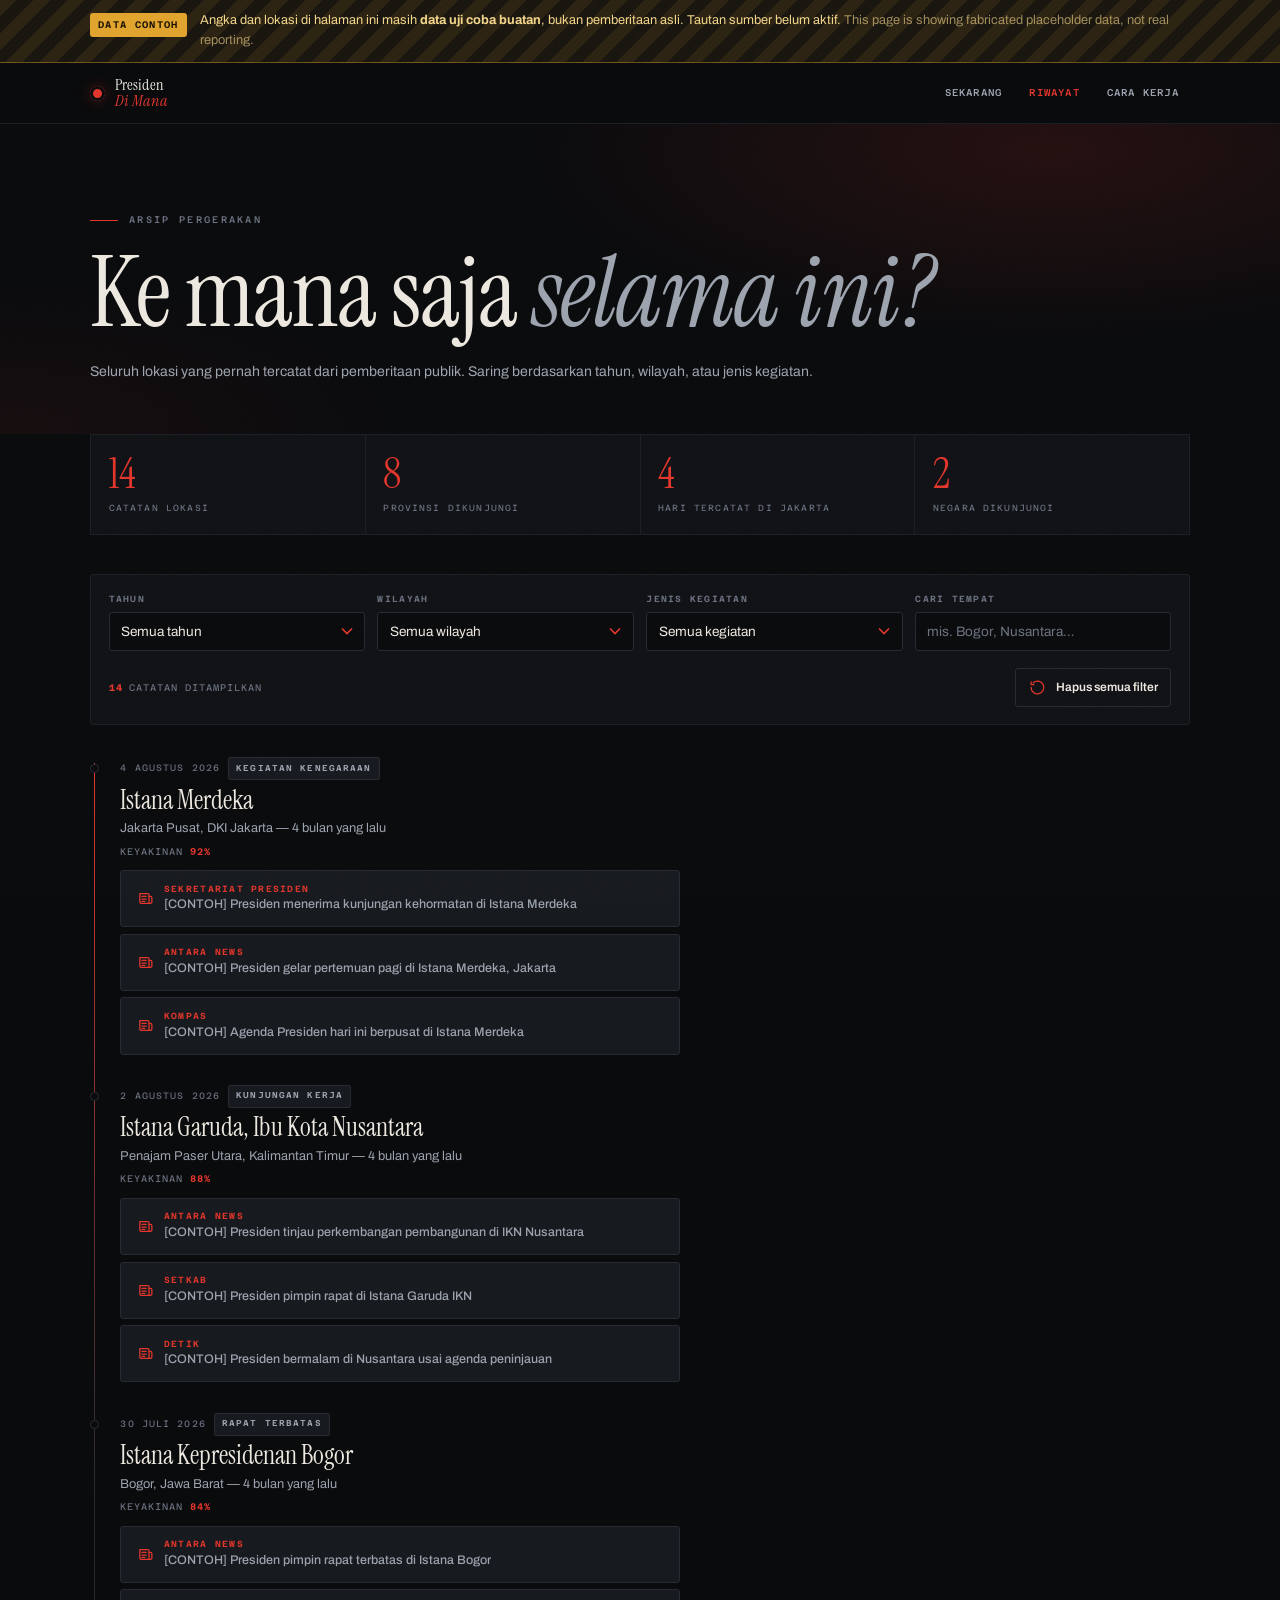
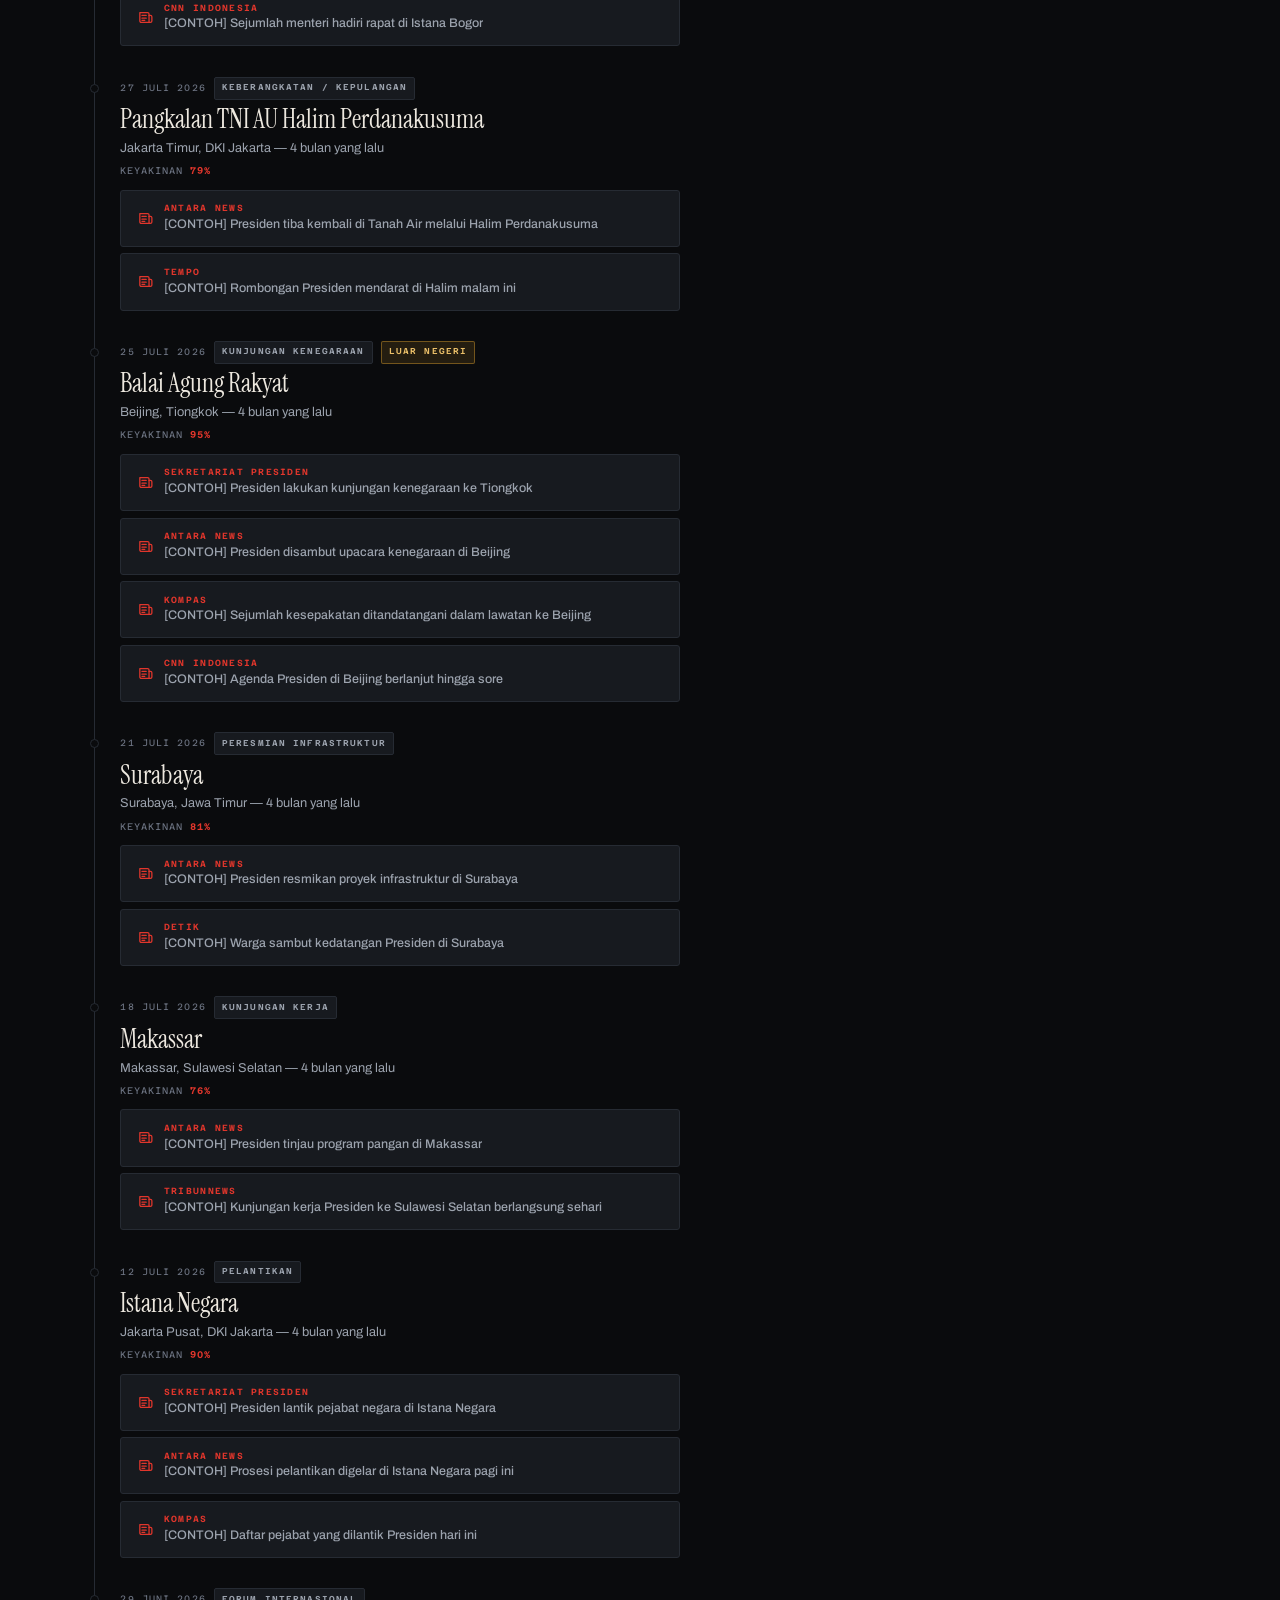
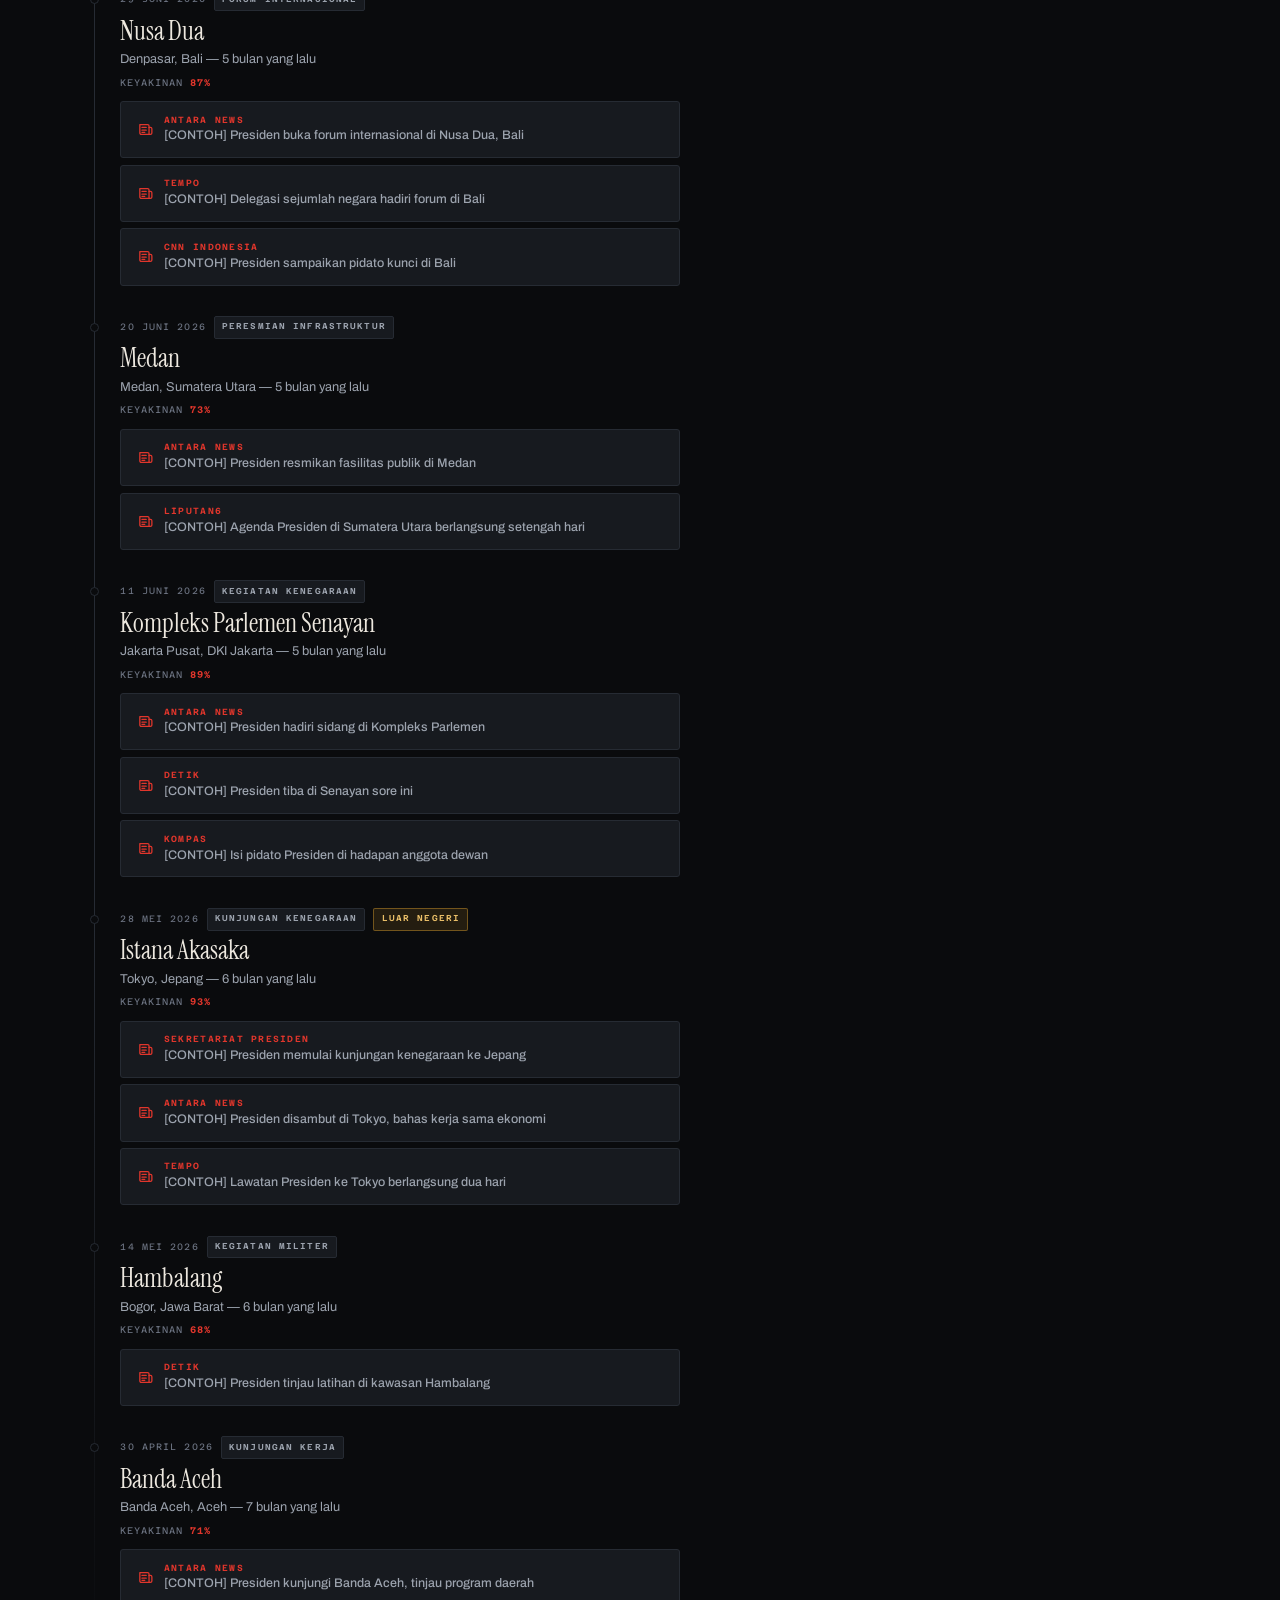
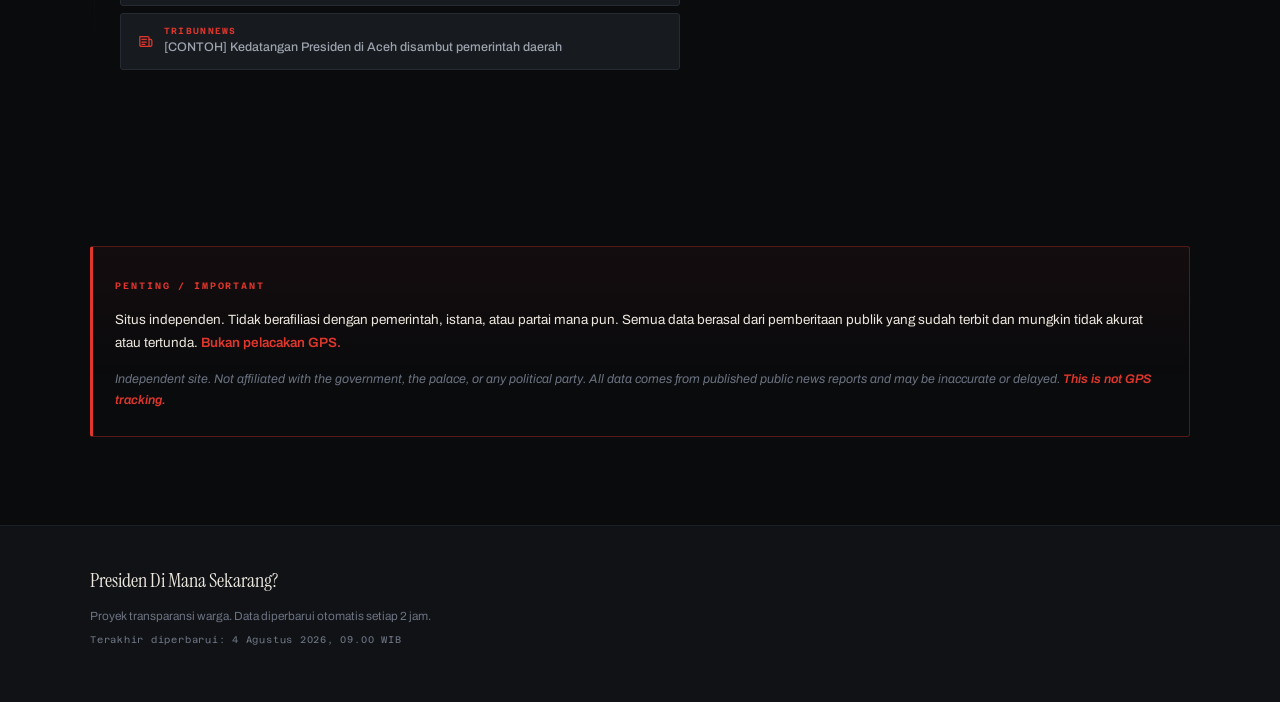
==== history.html @ 529a8c4f "Step 1: static prototype with sample data Plain HTML/CSS/JS — no build step, no framework, no server" ====
<!DOCTYPE html>
<html lang="id">
<head>
<meta charset="utf-8">
<meta name="viewport" content="width=device-width, initial-scale=1, viewport-fit=cover">
<title>Riwayat Lokasi — Presiden Di Mana Sekarang?</title>
<meta name="description" content="Riwayat lengkap lokasi Presiden Republik Indonesia berdasarkan pemberitaan publik.">
<meta name="theme-color" content="#0A0B0D">

<link rel="preconnect" href="https://fonts.googleapis.com">
<link rel="preconnect" href="https://fonts.gstatic.com" crossorigin>
<link href="https://fonts.googleapis.com/css2?family=Instrument+Serif:ital@0;1&family=Archivo:wght@400;500;600;700&family=Azeret+Mono:wght@400;500;600&display=swap" rel="stylesheet">
<link rel="stylesheet" href="assets/styles.css">
</head>
<body>

<div class="grain" aria-hidden="true"></div>

<div class="sample-banner" id="sampleBanner" hidden>
  <div class="wrap sample-banner__inner">
    <span class="sample-banner__tag">DATA CONTOH</span>
    <p>Angka dan lokasi di halaman ini masih <strong>data uji coba buatan</strong>, bukan pemberitaan asli.
       Tautan sumber belum aktif. <span class="en">This page is showing fabricated placeholder data, not real reporting.</span></p>
  </div>
</div>

<header class="masthead">
  <div class="wrap masthead__inner">
    <a class="wordmark" href="index.html">
      <span class="wordmark__mark" aria-hidden="true"></span>
      <span class="wordmark__text">Presiden<br><em>Di Mana</em></span>
    </a>
    <nav class="nav" aria-label="Navigasi utama">
      <a class="nav__link" href="index.html">Sekarang</a>
      <a class="nav__link is-current" href="history.html" aria-current="page">Riwayat</a>
      <a class="nav__link" href="index.html#cara-kerja">Cara Kerja</a>
    </nav>
  </div>
</header>

<main>

<section class="hero">
  <div class="wrap">
    <p class="hero__kicker">Arsip pergerakan</p>
    <h1 class="hero__q">Ke mana saja <em>selama ini?</em></h1>
    <p class="sectionhead__sub" style="margin-top:1.2rem">
      Seluruh lokasi yang pernah tercatat dari pemberitaan publik. Saring berdasarkan tahun,
      wilayah, atau jenis kegiatan.
    </p>
  </div>
</section>

<section class="section" style="padding-top:0">
  <div class="wrap">

    <div class="stats" id="stats"></div>

    <div class="filters">
      <div class="field">
        <label for="fTahun">Tahun</label>
        <select id="fTahun"><option value="">Semua tahun</option></select>
      </div>
      <div class="field">
        <label for="fWilayah">Wilayah</label>
        <select id="fWilayah"><option value="">Semua wilayah</option></select>
      </div>
      <div class="field">
        <label for="fJenis">Jenis kegiatan</label>
        <select id="fJenis"><option value="">Semua kegiatan</option></select>
      </div>
      <div class="field">
        <label for="fCari">Cari tempat</label>
        <input id="fCari" type="search" placeholder="mis. Bogor, Nusantara…" autocomplete="off">
      </div>

      <div class="filters__foot">
        <span class="filters__count"><b id="hitung">0</b> catatan ditampilkan</span>
        <button class="btn btn--ghost btn--sm" type="button" id="reset">
          <svg class="btn__i" viewBox="0 0 24 24" aria-hidden="true">
            <path d="M3 12a9 9 0 1 0 3-6.7M3 4v4h4"/>
          </svg>
          Hapus semua filter
        </button>
      </div>
    </div>

    <ol class="feed" id="feed">
      <li class="feed__loading">Memuat riwayat…</li>
    </ol>

  </div>
</section>

<section class="section">
  <div class="wrap">
    <div class="disclaimer">
      <span class="disclaimer__tag">Penting / Important</span>
      <p class="disclaimer__id" lang="id">
        Situs independen. Tidak berafiliasi dengan pemerintah, istana, atau partai mana pun.
        Semua data berasal dari pemberitaan publik yang sudah terbit dan mungkin tidak akurat
        atau tertunda. <strong>Bukan pelacakan GPS.</strong>
      </p>
      <p class="disclaimer__en" lang="en">
        Independent site. Not affiliated with the government, the palace, or any political party.
        All data comes from published public news reports and may be inaccurate or delayed.
        <strong>This is not GPS tracking.</strong>
      </p>
    </div>
  </div>
</section>

</main>

<footer class="foot">
  <div class="wrap foot__inner">
    <p class="foot__mark">Presiden Di Mana Sekarang?</p>
    <p class="foot__note">Proyek transparansi warga. Data diperbarui otomatis setiap 2 jam.</p>
    <p class="foot__note foot__note--dim">Terakhir diperbarui: <span id="footUpdated">—</span></p>
  </div>
</footer>

<script src="assets/util.js"></script>
<script src="assets/history.js"></script>
</body>
</html>
---- assets/styles.css ----
/* =========================================================================
   Presiden Di Mana Sekarang? — stylesheet
   Aesthetic: newswire monitoring terminal. Editorial serif + mono readouts,
   near-black ground, single red signal accent.
   ========================================================================= */

:root {
  /* ground */
  --ink:       #0A0B0D;
  --ink-2:     #101216;
  --ink-3:     #171A1F;
  --ink-4:     #1E222A;
  --line:      #262B33;
  --line-soft: #1B1F26;

  /* type */
  --bone:      #EDE8DF;
  --bone-dim:  #9CA3AE;
  --muted:     #6B7280;

  /* signal */
  --merah:      #E1362C;
  --merah-deep: #A9231B;
  --merah-glow: rgba(225, 54, 44, .28);
  --amber:      #E0A32E;

  --serif: "Instrument Serif", Georgia, serif;
  --sans:  "Archivo", -apple-system, sans-serif;
  --mono:  "Azeret Mono", ui-monospace, monospace;

  --wrap: 1180px;
  --pad: clamp(1.15rem, 4vw, 2.5rem);
  --r: 3px;
}

*, *::before, *::after { box-sizing: border-box; }

html { -webkit-text-size-adjust: 100%; scroll-behavior: smooth; }

body {
  margin: 0;
  background: var(--ink);
  color: var(--bone);
  font-family: var(--sans);
  font-size: 16px;
  line-height: 1.6;
  -webkit-font-smoothing: antialiased;
  overflow-x: hidden;
}

img, svg { max-width: 100%; }
a { color: inherit; }

.wrap {
  width: 100%;
  max-width: var(--wrap);
  margin-inline: auto;
  padding-inline: var(--pad);
}

.mono { font-family: var(--mono); font-variant-numeric: tabular-nums; }

/* --- film grain overlay ------------------------------------------------- */
.grain {
  position: fixed; inset: 0; z-index: 9999; pointer-events: none;
  opacity: .035; mix-blend-mode: overlay;
  background-image: url("data:image/svg+xml,%3Csvg xmlns='http://www.w3.org/2000/svg' width='160' height='160'%3E%3Cfilter id='n'%3E%3CfeTurbulence type='fractalNoise' baseFrequency='.85' numOctaves='3'/%3E%3C/filter%3E%3Crect width='160' height='160' filter='url(%23n)'/%3E%3C/svg%3E");
}

/* =========================================================================
   SAMPLE DATA BANNER
   ========================================================================= */
.sample-banner {
  background: repeating-linear-gradient(135deg,
    rgba(224,163,46,.16) 0 12px, rgba(224,163,46,.07) 12px 24px);
  border-bottom: 1px solid rgba(224,163,46,.42);
  color: #F3D58A;
}
.sample-banner[hidden] { display: none; }
.sample-banner__inner {
  display: flex; gap: .85rem; align-items: flex-start;
  padding-block: .7rem;
}
.sample-banner__tag {
  flex: none;
  font-family: var(--mono); font-size: .6rem; font-weight: 600;
  letter-spacing: .14em;
  background: var(--amber); color: #1A1204;
  padding: .28rem .5rem; border-radius: var(--r);
  margin-top: .1rem;
}
.sample-banner p { margin: 0; font-size: .8rem; line-height: 1.55; }
.sample-banner .en { color: rgba(243,213,138,.62); }

/* =========================================================================
   STATUS RAIL
   ========================================================================= */
.statusrail {
  background: var(--ink-2);
  border-bottom: 1px solid var(--line-soft);
}
.statusrail__inner {
  display: flex; flex-wrap: wrap; align-items: center; gap: .55rem;
  padding-block: .55rem;
  font-family: var(--mono); font-size: .58rem; font-weight: 500;
  letter-spacing: .13em; text-transform: uppercase;
  color: var(--muted);
}
.statusrail b { color: var(--bone-dim); font-weight: 500; }
.statusrail__sep { color: var(--line); }
.statusrail__live { display: inline-flex; align-items: center; gap: .45rem; color: var(--merah); }

.beacon-dot {
  width: 6px; height: 6px; border-radius: 50%;
  background: var(--merah); flex: none;
  box-shadow: 0 0 0 0 var(--merah-glow);
  animation: pulse 2.4s ease-out infinite;
}
@keyframes pulse {
  0%   { box-shadow: 0 0 0 0 var(--merah-glow); }
  70%  { box-shadow: 0 0 0 7px rgba(225,54,44,0); }
  100% { box-shadow: 0 0 0 0 rgba(225,54,44,0); }
}

/* =========================================================================
   MASTHEAD
   ========================================================================= */
.masthead {
  border-bottom: 1px solid var(--line-soft);
  background: rgba(10,11,13,.86);
  backdrop-filter: blur(14px);
  position: sticky; top: 0; z-index: 900;
}
.masthead__inner {
  display: flex; align-items: center; justify-content: space-between;
  gap: 1rem; padding-block: .85rem;
}

.wordmark { display: inline-flex; align-items: center; gap: .6rem; text-decoration: none; }
.wordmark__mark {
  width: 15px; height: 15px; flex: none; border-radius: 50%;
  background: var(--merah);
  box-shadow: 0 0 14px var(--merah-glow), inset 0 0 0 3px var(--ink);
}
.wordmark__text {
  font-family: var(--serif); font-size: 1.02rem; line-height: 1.02;
  letter-spacing: .01em;
}
.wordmark__text em { font-style: italic; color: var(--merah); }

.nav { display: flex; gap: .3rem; }
.nav__link {
  font-family: var(--mono); font-size: .62rem; font-weight: 500;
  letter-spacing: .12em; text-transform: uppercase;
  text-decoration: none; color: var(--bone-dim);
  padding: .5rem .7rem; border-radius: var(--r);
  transition: color .18s, background .18s;
}
.nav__link:hover { color: var(--bone); background: var(--ink-3); }
.nav__link.is-current { color: var(--merah); }

/* =========================================================================
   HERO
   ========================================================================= */
.hero {
  padding-block: clamp(2.6rem, 8vw, 5.5rem) clamp(2rem, 5vw, 3.2rem);
  position: relative;
}
.hero::after {
  content: ""; position: absolute; inset: 0; pointer-events: none; z-index: -1;
  background:
    radial-gradient(60% 90% at 82% 8%, rgba(225,54,44,.13), transparent 68%),
    radial-gradient(45% 70% at 0% 100%, rgba(225,54,44,.06), transparent 70%);
}

.hero__kicker {
  margin: 0 0 1.1rem;
  font-family: var(--mono); font-size: .6rem; font-weight: 500;
  letter-spacing: .24em; text-transform: uppercase; color: var(--muted);
}
.hero__kicker::before {
  content: ""; display: inline-block; width: 28px; height: 1px;
  background: var(--merah); vertical-align: middle; margin-right: .7rem;
}

.hero__q {
  margin: 0;
  font-family: var(--serif); font-weight: 400;
  font-size: clamp(2.6rem, 9.5vw, 6.2rem);
  line-height: .96; letter-spacing: -.015em;
  text-wrap: balance;
}
.hero__q em { font-style: italic; color: var(--bone-dim); }

.hero__answer {
  margin-top: clamp(1.8rem, 4vw, 2.6rem);
  padding-left: clamp(.9rem, 2vw, 1.4rem);
  border-left: 2px solid var(--merah);
  animation: rise .7s .1s cubic-bezier(.2,.7,.3,1) both;
}
.hero__label {
  margin: 0 0 .35rem;
  font-size: .78rem; letter-spacing: .02em; color: var(--muted);
}
.hero__place {
  margin: 0;
  font-family: var(--serif); font-weight: 400;
  font-size: clamp(1.85rem, 6.5vw, 3.6rem);
  line-height: 1.04; letter-spacing: -.01em;
  color: var(--merah);
  text-wrap: balance;
}
.hero__meta {
  margin: .55rem 0 0;
  font-family: var(--mono); font-size: .66rem;
  letter-spacing: .1em; text-transform: uppercase; color: var(--bone-dim);
  display: flex; flex-wrap: wrap; align-items: center; gap: .55rem;
}
.dot { width: 3px; height: 3px; border-radius: 50%; background: var(--line); flex: none; }

@keyframes rise {
  from { opacity: 0; transform: translateY(14px); }
  to   { opacity: 1; transform: none; }
}

/* =========================================================================
   MAP + NOW CARD
   ========================================================================= */
.monitor { position: relative; border-block: 1px solid var(--line-soft); }

#map {
  height: clamp(380px, 62vh, 640px);
  width: 100%;
  background: var(--ink-2);
  z-index: 1;
}
.monitor__fade {
  position: absolute; inset: auto 0 0 0; height: 90px; z-index: 400;
  background: linear-gradient(to top, rgba(10,11,13,.92), transparent);
  pointer-events: none;
}

/* Leaflet skin */
.leaflet-container { background: #0D0F13; font-family: var(--sans); }
.leaflet-control-zoom a {
  background: var(--ink-2) !important; color: var(--bone) !important;
  border-color: var(--line) !important; font-weight: 400;
}
.leaflet-control-zoom a:hover { background: var(--ink-4) !important; }
.leaflet-control-attribution {
  background: rgba(10,11,13,.8) !important; color: var(--muted) !important;
  font-family: var(--mono) !important; font-size: 9px !important;
}
.leaflet-control-attribution a { color: var(--bone-dim) !important; }

.leaflet-popup-content-wrapper {
  background: var(--ink-2); color: var(--bone);
  border: 1px solid var(--line); border-radius: var(--r);
  box-shadow: 0 18px 40px rgba(0,0,0,.6);
}
.leaflet-popup-tip { background: var(--ink-2); border: 1px solid var(--line); }
.leaflet-popup-content { margin: .75rem .9rem; font-size: .8rem; line-height: 1.5; }
.leaflet-popup-content b { font-family: var(--serif); font-size: 1.05rem; font-weight: 400; }
.leaflet-popup-content span {
  display: block; margin-top: .2rem;
  font-family: var(--mono); font-size: .6rem;
  letter-spacing: .1em; text-transform: uppercase; color: var(--muted);
}
.leaflet-container a.leaflet-popup-close-button { color: var(--muted); }

/* markers */
.beacon { position: relative; }
.beacon__core {
  position: absolute; inset: 0; margin: auto;
  width: 13px; height: 13px; border-radius: 50%;
  background: var(--merah);
  border: 2px solid #FFF3F2;
  box-shadow: 0 0 16px var(--merah);
}
.beacon__ring {
  position: absolute; inset: 0; margin: auto;
  width: 13px; height: 13px; border-radius: 50%;
  border: 1.5px solid var(--merah);
  animation: ripple 2.6s cubic-bezier(.2,.6,.4,1) infinite;
}
.beacon__ring--2 { animation-delay: 1.3s; }
@keyframes ripple {
  0%   { transform: scale(1); opacity: .85; }
  100% { transform: scale(4.2); opacity: 0; }
}
.pastpin {
  width: 9px; height: 9px; border-radius: 50%;
  background: rgba(225,54,44,.32);
  border: 1px solid rgba(225,54,44,.75);
}

/* the card */
.nowcard {
  position: relative; z-index: 500;
  margin: -3.4rem var(--pad) 0;
  padding: 1.35rem 1.3rem 1.45rem;
  background: rgba(16,18,22,.93);
  backdrop-filter: blur(18px) saturate(130%);
  border: 1px solid var(--line);
  border-top: 2px solid var(--merah);
  border-radius: var(--r);
  box-shadow: 0 28px 70px rgba(0,0,0,.68);
}

.nowcard__head {
  display: flex; align-items: baseline; justify-content: space-between;
  gap: .8rem; margin-bottom: .9rem;
  padding-bottom: .7rem; border-bottom: 1px solid var(--line-soft);
}
.nowcard__eyebrow {
  font-family: var(--mono); font-size: .58rem; font-weight: 600;
  letter-spacing: .2em; text-transform: uppercase; color: var(--merah);
}
.nowcard__stamp {
  font-family: var(--mono); font-size: .58rem;
  letter-spacing: .1em; text-transform: uppercase; color: var(--muted);
  text-align: right;
}

.nowcard__place {
  margin: 0;
  font-family: var(--serif); font-weight: 400;
  font-size: clamp(1.6rem, 5vw, 2.15rem); line-height: 1.06;
  letter-spacing: -.01em;
}
.nowcard__region {
  margin: .3rem 0 1.1rem;
  font-size: .82rem; color: var(--bone-dim);
}

.readout { list-style: none; margin: 0 0 1.15rem; padding: 0; }
.readout__row {
  display: flex; align-items: baseline; justify-content: space-between;
  gap: 1rem; padding: .5rem 0;
  border-bottom: 1px dashed var(--line-soft);
}
.readout__row:first-child { border-top: 1px dashed var(--line-soft); }
.readout__k {
  font-family: var(--mono); font-size: .58rem;
  letter-spacing: .12em; text-transform: uppercase; color: var(--muted);
  flex: none;
}
.readout__v { font-size: .82rem; text-align: right; color: var(--bone); }
.readout__v.mono { font-size: .7rem; color: var(--bone-dim); }

/* confidence readout */
.conf { margin-bottom: 1.15rem; }
.conf__top { display: flex; align-items: baseline; justify-content: space-between; margin-bottom: .5rem; }
.conf__label {
  font-family: var(--mono); font-size: .58rem;
  letter-spacing: .12em; text-transform: uppercase; color: var(--muted);
}
.conf__num {
  font-family: var(--serif); font-size: 1.5rem; line-height: 1;
  color: var(--merah);
}
.conf__bars { display: flex; gap: 3px; height: 7px; }
.conf__seg {
  flex: 1; border-radius: 1px;
  background: var(--ink-4);
  transition: background .4s ease, box-shadow .4s ease;
}
.conf__seg.is-on {
  background: var(--merah);
  box-shadow: 0 0 9px var(--merah-glow);
}
.conf__note {
  margin: .5rem 0 0;
  font-size: .72rem; color: var(--muted);
}

.nowcard__disclaimer {
  margin: 0 0 1.1rem; padding: .65rem .75rem;
  background: rgba(225,54,44,.06);
  border-left: 2px solid rgba(225,54,44,.5);
  font-size: .71rem; line-height: 1.55; color: var(--bone-dim);
}
.nowcard__disclaimer strong { color: var(--bone); }

.nowcard__sources { display: grid; gap: .5rem; }

/* =========================================================================
   BUTTONS  (large, always labelled, never bare icons)
   ========================================================================= */
.btn {
  display: inline-flex; align-items: center; gap: .6rem;
  padding: .78rem 1rem;
  font-family: var(--sans); font-size: .82rem; font-weight: 600;
  line-height: 1.25; text-align: left; text-decoration: none;
  border: 1px solid var(--line); border-radius: var(--r);
  background: var(--ink-3); color: var(--bone);
  cursor: pointer;
  transition: background .18s, border-color .18s, transform .18s;
}
.btn:hover { background: var(--ink-4); border-color: var(--merah); transform: translateY(-1px); }
.btn:focus-visible { outline: 2px solid var(--merah); outline-offset: 2px; }

.btn__i {
  width: 17px; height: 17px; flex: none;
  fill: none; stroke: var(--merah); stroke-width: 1.8;
  stroke-linecap: round; stroke-linejoin: round;
}
.btn__body { display: grid; gap: .1rem; min-width: 0; }
.btn__outlet {
  font-family: var(--mono); font-size: .56rem; font-weight: 600;
  letter-spacing: .14em; text-transform: uppercase; color: var(--merah);
}
.btn__title {
  font-weight: 500; font-size: .78rem; color: var(--bone-dim); line-height: 1.4;
  display: -webkit-box; -webkit-line-clamp: 2; -webkit-box-orient: vertical;
  overflow: hidden;
}
.btn--source { width: 100%; }
.btn--wide { width: 100%; justify-content: center; margin-top: 1.6rem; }
.btn--ghost { background: transparent; }
.btn--sm { padding: .6rem .8rem; font-size: .75rem; }

/* =========================================================================
   SECTIONS
   ========================================================================= */
.section { padding-block: clamp(3rem, 8vw, 5.5rem); }
.section--alt { background: var(--ink-2); border-block: 1px solid var(--line-soft); }

.sectionhead { margin-bottom: clamp(1.8rem, 4vw, 2.8rem); max-width: 46ch; }
.sectionhead__num {
  display: block; margin-bottom: .5rem;
  font-family: var(--mono); font-size: .6rem; font-weight: 600;
  letter-spacing: .2em; color: var(--merah);
}
.sectionhead__title {
  margin: 0;
  font-family: var(--serif); font-weight: 400;
  font-size: clamp(1.9rem, 5.5vw, 3rem); line-height: 1.04;
  letter-spacing: -.012em;
}
.sectionhead__sub {
  margin: .7rem 0 0;
  font-size: .88rem; color: var(--bone-dim); line-height: 1.65;
}

/* =========================================================================
   FEED
   ========================================================================= */
.feed { list-style: none; margin: 0; padding: 0; position: relative; }
.feed::before {
  content: ""; position: absolute; top: 6px; bottom: 6px; left: 4px;
  width: 1px; background: linear-gradient(to bottom, var(--merah), var(--line) 18%, var(--line) 82%, transparent);
}
.feed__loading { color: var(--muted); font-size: .85rem; padding-left: 1.9rem; }

.entry { position: relative; padding: 0 0 1.9rem 1.9rem; }
.entry:last-child { padding-bottom: 0; }
.entry::before {
  content: ""; position: absolute; left: 0; top: 7px;
  width: 9px; height: 9px; border-radius: 50%;
  background: var(--ink); border: 1px solid var(--line);
}
.entry--now::before {
  background: var(--merah); border-color: var(--merah);
  box-shadow: 0 0 0 4px rgba(225,54,44,.16);
}

.entry__top {
  display: flex; flex-wrap: wrap; align-items: center; gap: .5rem;
  margin-bottom: .35rem;
}
.entry__ago {
  font-family: var(--mono); font-size: .58rem;
  letter-spacing: .12em; text-transform: uppercase; color: var(--muted);
}
.chip {
  font-family: var(--mono); font-size: .54rem; font-weight: 600;
  letter-spacing: .13em; text-transform: uppercase;
  padding: .22rem .45rem; border-radius: 2px;
  background: var(--ink-3); border: 1px solid var(--line); color: var(--bone-dim);
}
.chip--now { background: rgba(225,54,44,.14); border-color: rgba(225,54,44,.5); color: #FF8A82; }
.chip--luar { background: rgba(224,163,46,.12); border-color: rgba(224,163,46,.42); color: #E9BE68; }

.entry__place {
  margin: 0;
  font-family: var(--serif); font-weight: 400;
  font-size: clamp(1.25rem, 3.6vw, 1.65rem); line-height: 1.12;
}
.entry__region { margin: .2rem 0 .3rem; font-size: .8rem; color: var(--bone-dim); }
.entry__conf { margin: 0 0 .7rem; font-family: var(--mono); font-size: .6rem; letter-spacing: .1em; color: var(--muted); }
.entry__conf b { color: var(--merah); font-weight: 600; }
.entry__sources { display: grid; gap: .4rem; max-width: 560px; }

/* =========================================================================
   STEPS
   ========================================================================= */
.steps {
  list-style: none; margin: 0; padding: 0;
  display: grid; gap: 1px; background: var(--line-soft);
  border: 1px solid var(--line-soft);
}
.steps__item { background: var(--ink-2); padding: 1.5rem 1.3rem; }
.steps__n {
  display: block; margin-bottom: .8rem;
  font-family: var(--serif); font-size: 2.2rem; line-height: 1;
  color: var(--merah); opacity: .85;
}
.steps__item h3 {
  margin: 0 0 .45rem;
  font-size: .95rem; font-weight: 600; letter-spacing: -.005em;
}
.steps__item p { margin: 0; font-size: .82rem; line-height: 1.65; color: var(--bone-dim); }

/* =========================================================================
   DISCLAIMER
   ========================================================================= */
.disclaimer {
  padding: 1.5rem 1.4rem;
  border: 1px solid rgba(225,54,44,.34);
  border-left: 3px solid var(--merah);
  border-radius: var(--r);
  background: linear-gradient(180deg, rgba(225,54,44,.05), transparent 70%);
}
.disclaimer__tag {
  display: inline-block; margin-bottom: .9rem;
  font-family: var(--mono); font-size: .58rem; font-weight: 600;
  letter-spacing: .2em; text-transform: uppercase; color: var(--merah);
}
.disclaimer p { margin: 0 0 .9rem; font-size: .84rem; line-height: 1.72; }
.disclaimer p:last-child { margin-bottom: 0; }
.disclaimer__id { color: var(--bone); }
.disclaimer__en { color: var(--muted); font-size: .78rem !important; font-style: italic; }
.disclaimer strong { color: var(--merah); font-weight: 600; }

/* =========================================================================
   FOOTER
   ========================================================================= */
.foot { border-top: 1px solid var(--line-soft); background: var(--ink-2); padding-block: 2.4rem 3rem; }
.foot__mark {
  margin: 0 0 .7rem;
  font-family: var(--serif); font-size: 1.25rem;
}
.foot__note { margin: 0 0 .35rem; font-size: .74rem; color: var(--muted); line-height: 1.65; }
.foot__note--dim { font-family: var(--mono); font-size: .6rem; letter-spacing: .08em; }
.foot__note a { color: var(--bone-dim); text-decoration-color: var(--line); }
.foot__note a:hover { color: var(--merah); }

/* =========================================================================
   HISTORY PAGE
   ========================================================================= */
.stats {
  display: grid; gap: 1px; background: var(--line-soft);
  border: 1px solid var(--line-soft); margin-bottom: 2.4rem;
  grid-template-columns: repeat(2, 1fr);
}
.stat { background: var(--ink-2); padding: 1.15rem 1.1rem; }
.stat__n {
  display: block;
  font-family: var(--serif); font-size: clamp(1.9rem, 6vw, 2.6rem); line-height: 1;
  color: var(--bone);
}
.stat__n em { font-style: normal; color: var(--merah); }
.stat__k {
  display: block; margin-top: .45rem;
  font-family: var(--mono); font-size: .56rem;
  letter-spacing: .13em; text-transform: uppercase; color: var(--muted);
  line-height: 1.5;
}

.filters {
  display: grid; gap: .8rem; margin-bottom: 2rem;
  padding: 1.1rem; background: var(--ink-2);
  border: 1px solid var(--line-soft); border-radius: var(--r);
}
.field { display: grid; gap: .35rem; }
.field label {
  font-family: var(--mono); font-size: .56rem; font-weight: 600;
  letter-spacing: .14em; text-transform: uppercase; color: var(--muted);
}
.field select, .field input {
  width: 100%; padding: .68rem .7rem;
  font-family: var(--sans); font-size: .85rem;
  background: var(--ink); color: var(--bone);
  border: 1px solid var(--line); border-radius: var(--r);
  appearance: none;
}
.field select {
  background-image: url("data:image/svg+xml,%3Csvg xmlns='http://www.w3.org/2000/svg' width='12' height='8' fill='none' stroke='%23E1362C' stroke-width='1.7'%3E%3Cpath d='M1 1.5 6 6.5l5-5'/%3E%3C/svg%3E");
  background-repeat: no-repeat; background-position: right .7rem center;
  padding-right: 2rem;
}
.field select:focus, .field input:focus { outline: none; border-color: var(--merah); }
.field input::placeholder { color: var(--muted); }

.filters__foot {
  display: flex; flex-wrap: wrap; align-items: center; justify-content: space-between;
  gap: .8rem; padding-top: .3rem;
}
.filters__count {
  font-family: var(--mono); font-size: .6rem;
  letter-spacing: .1em; text-transform: uppercase; color: var(--muted);
}
.filters__count b { color: var(--merah); }

.empty {
  padding: 3rem 1rem; text-align: center;
  color: var(--muted); font-size: .88rem;
  border: 1px dashed var(--line); border-radius: var(--r);
}

/* =========================================================================
   RESPONSIVE
   ========================================================================= */
@media (min-width: 640px) {
  .steps { grid-template-columns: repeat(2, 1fr); }
  .stats { grid-template-columns: repeat(4, 1fr); }
  .filters { grid-template-columns: repeat(2, 1fr); align-items: end; }
  .filters__foot { grid-column: 1 / -1; }
}

@media (min-width: 900px) {
  .steps { grid-template-columns: repeat(4, 1fr); }
  .filters { grid-template-columns: repeat(4, 1fr); }

  #map { height: 74vh; min-height: 540px; }

  .nowcard {
    position: absolute;
    left: max(var(--pad), calc((100vw - var(--wrap)) / 2 + var(--pad)));
    bottom: 2.6rem;
    width: 400px;
    margin: 0;
  }
  .monitor__fade { height: 130px; }

  .hero__answer { padding-left: 1.6rem; }
}

@media (prefers-reduced-motion: reduce) {
  *, *::before, *::after {
    animation-duration: .001ms !important; animation-iteration-count: 1 !important;
    transition-duration: .001ms !important; scroll-behavior: auto !important;
  }
}
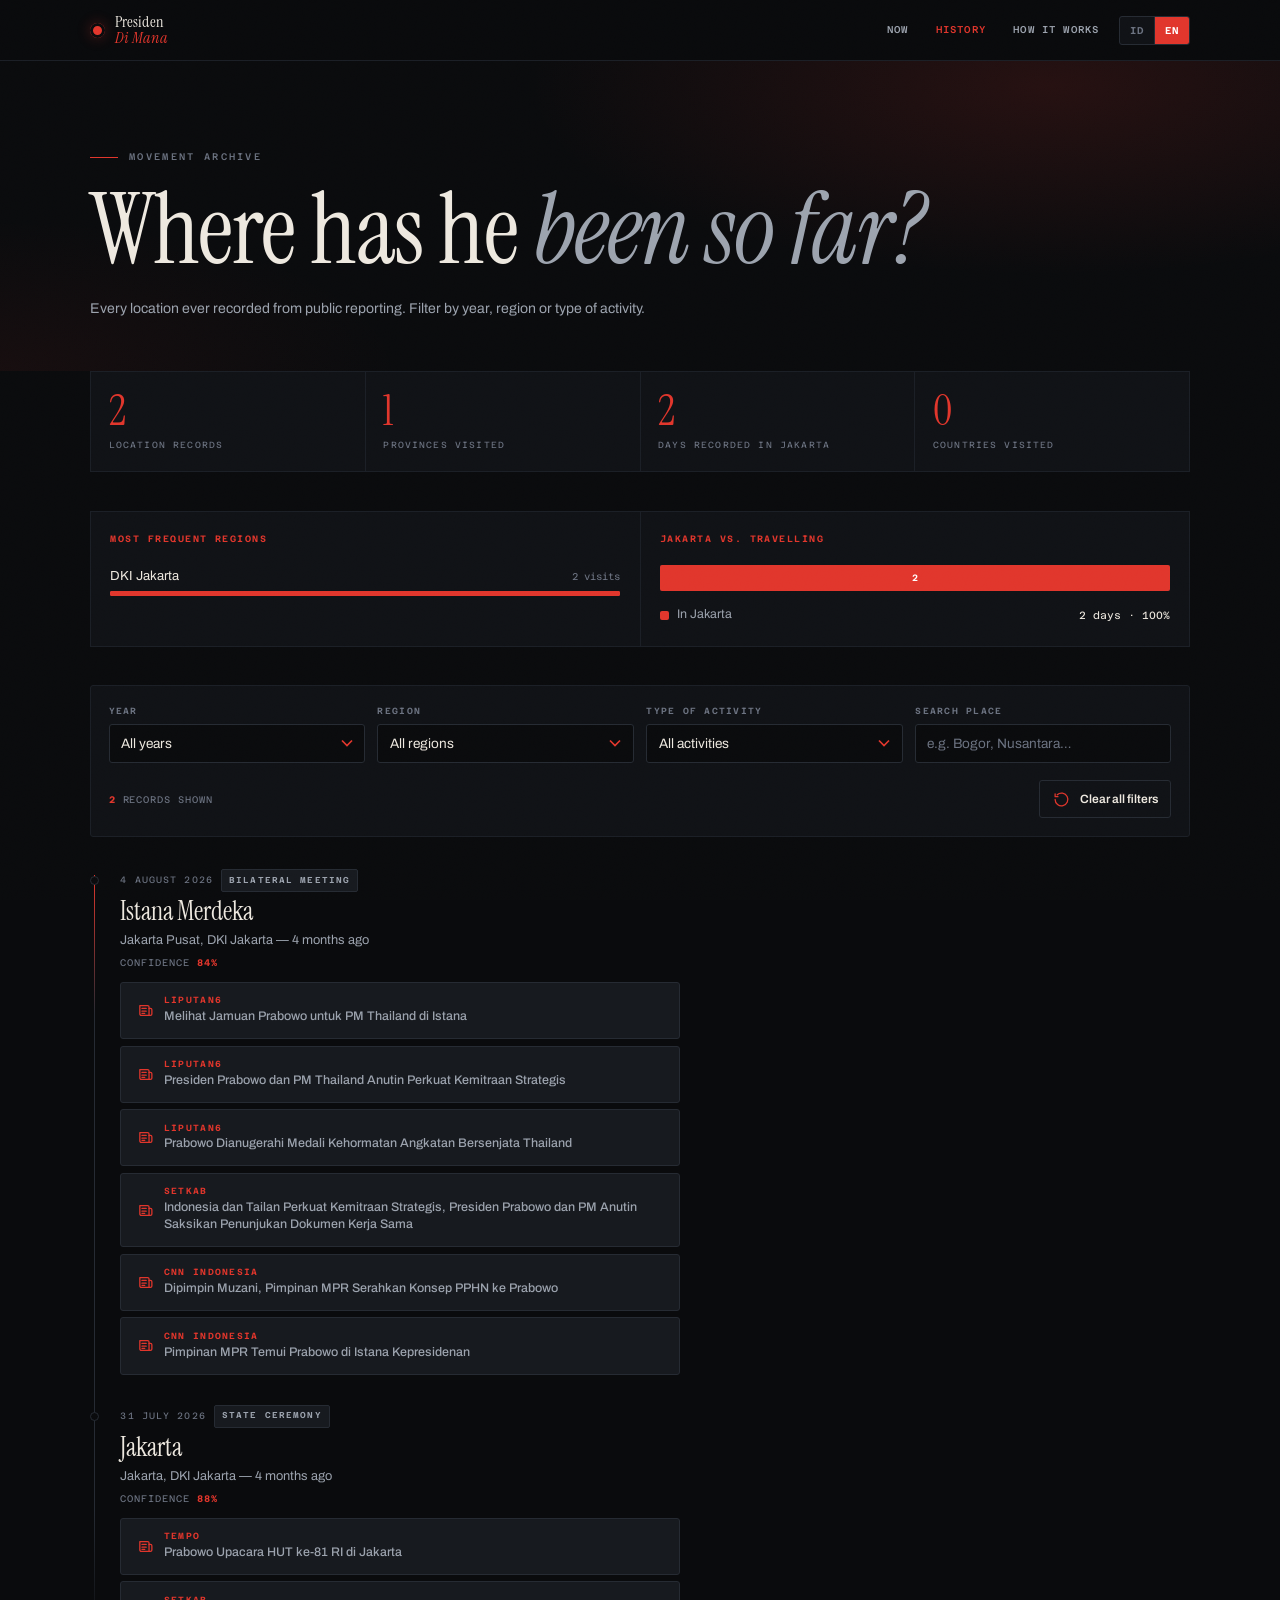
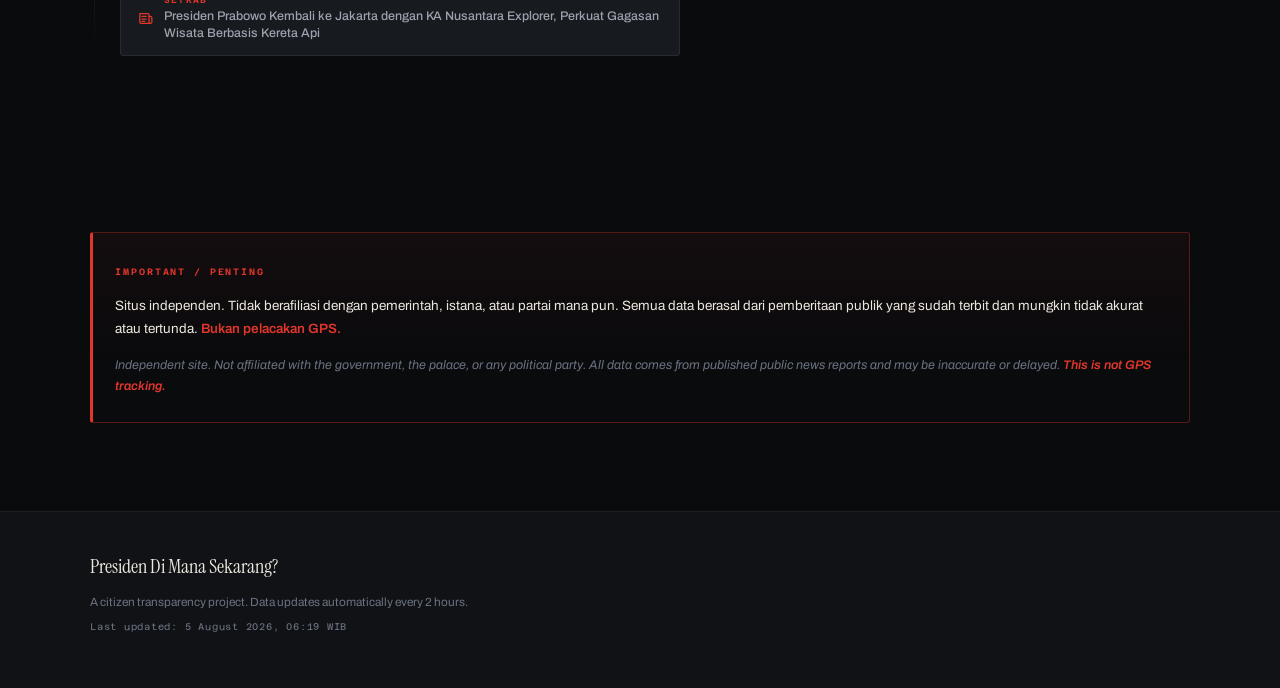
==== commit 049d6ba9: "Step 5: English toggle, richer stats, generated share image Bilingual   assets/i18n.js holds all 72 " ====
--- a/history.html
+++ b/history.html
@@ -6,6 +6,19 @@
 <title>Riwayat Lokasi — Presiden Di Mana Sekarang?</title>
 <meta name="description" content="Riwayat lengkap lokasi Presiden Republik Indonesia berdasarkan pemberitaan publik.">
 <meta name="theme-color" content="#0A0B0D">
+
+<link rel="canonical" href="https://haysmahda.github.io/presiden-di-mana/history.html">
+<meta property="og:site_name" content="Presiden Di Mana Sekarang?">
+<meta property="og:title" content="Riwayat Lokasi Presiden RI">
+<meta property="og:description" content="Seluruh lokasi yang pernah tercatat dari pemberitaan publik, lengkap dengan statistik.">
+<meta property="og:type" content="website">
+<meta property="og:locale" content="id_ID">
+<meta property="og:url" content="https://haysmahda.github.io/presiden-di-mana/history.html">
+<meta property="og:image" content="https://haysmahda.github.io/presiden-di-mana/og.png">
+<meta property="og:image:width" content="1200">
+<meta property="og:image:height" content="630">
+<meta name="twitter:card" content="summary_large_image">
+<meta name="twitter:image" content="https://haysmahda.github.io/presiden-di-mana/og.png">
 
 <link rel="preconnect" href="https://fonts.googleapis.com">
 <link rel="preconnect" href="https://fonts.gstatic.com" crossorigin>
@@ -20,7 +33,7 @@
   <div class="wrap sample-banner__inner">
     <span class="sample-banner__tag">DATA CONTOH</span>
     <p>Angka dan lokasi di halaman ini masih <strong>data uji coba buatan</strong>, bukan pemberitaan asli.
-       Tautan sumber belum aktif. <span class="en">This page is showing fabricated placeholder data, not real reporting.</span></p>
+       <span class="en">This page is showing fabricated placeholder data, not real reporting.</span></p>
   </div>
 </div>
 
@@ -30,11 +43,19 @@
       <span class="wordmark__mark" aria-hidden="true"></span>
       <span class="wordmark__text">Presiden<br><em>Di Mana</em></span>
     </a>
-    <nav class="nav" aria-label="Navigasi utama">
-      <a class="nav__link" href="index.html">Sekarang</a>
-      <a class="nav__link is-current" href="history.html" aria-current="page">Riwayat</a>
-      <a class="nav__link" href="index.html#cara-kerja">Cara Kerja</a>
-    </nav>
+
+    <div class="masthead__right">
+      <nav class="nav" data-i18n-attr="aria-label:nav.aria">
+        <a class="nav__link" href="index.html" data-i18n="nav.now"></a>
+        <a class="nav__link is-current" href="history.html" aria-current="page" data-i18n="nav.history"></a>
+        <a class="nav__link nav__link--wide" href="index.html#cara-kerja" data-i18n="nav.how"></a>
+      </nav>
+
+      <div class="langtoggle" role="group" data-i18n-attr="aria-label:lang.switch">
+        <button class="langtoggle__opt" type="button" data-lang="id" aria-pressed="true">ID</button>
+        <button class="langtoggle__opt" type="button" data-lang="en" aria-pressed="false">EN</button>
+      </div>
+    </div>
   </div>
 </header>
 
@@ -42,12 +63,9 @@
 
 <section class="hero">
   <div class="wrap">
-    <p class="hero__kicker">Arsip pergerakan</p>
-    <h1 class="hero__q">Ke mana saja <em>selama ini?</em></h1>
-    <p class="sectionhead__sub" style="margin-top:1.2rem">
-      Seluruh lokasi yang pernah tercatat dari pemberitaan publik. Saring berdasarkan tahun,
-      wilayah, atau jenis kegiatan.
-    </p>
+    <p class="hero__kicker" data-i18n="hist.kicker"></p>
+    <h1 class="hero__q" data-i18n="hist.q"></h1>
+    <p class="sectionhead__sub" style="margin-top:1.2rem" data-i18n="hist.sub"></p>
   </div>
 </section>
 
@@ -55,38 +73,39 @@
   <div class="wrap">
 
     <div class="stats" id="stats"></div>
+    <div class="panels" id="panels"></div>
 
     <div class="filters">
       <div class="field">
-        <label for="fTahun">Tahun</label>
-        <select id="fTahun"><option value="">Semua tahun</option></select>
+        <label for="fTahun" data-i18n="f.year"></label>
+        <select id="fTahun"></select>
       </div>
       <div class="field">
-        <label for="fWilayah">Wilayah</label>
-        <select id="fWilayah"><option value="">Semua wilayah</option></select>
+        <label for="fWilayah" data-i18n="f.region"></label>
+        <select id="fWilayah"></select>
       </div>
       <div class="field">
-        <label for="fJenis">Jenis kegiatan</label>
-        <select id="fJenis"><option value="">Semua kegiatan</option></select>
+        <label for="fJenis" data-i18n="f.type"></label>
+        <select id="fJenis"></select>
       </div>
       <div class="field">
-        <label for="fCari">Cari tempat</label>
-        <input id="fCari" type="search" placeholder="mis. Bogor, Nusantara…" autocomplete="off">
+        <label for="fCari" data-i18n="f.search"></label>
+        <input id="fCari" type="search" autocomplete="off" data-i18n-attr="placeholder:f.placeholder">
       </div>
 
       <div class="filters__foot">
-        <span class="filters__count"><b id="hitung">0</b> catatan ditampilkan</span>
+        <span class="filters__count"><b id="hitung">0</b> <span data-i18n="f.count"></span></span>
         <button class="btn btn--ghost btn--sm" type="button" id="reset">
           <svg class="btn__i" viewBox="0 0 24 24" aria-hidden="true">
             <path d="M3 12a9 9 0 1 0 3-6.7M3 4v4h4"/>
           </svg>
-          Hapus semua filter
+          <span data-i18n="f.reset"></span>
         </button>
       </div>
     </div>
 
     <ol class="feed" id="feed">
-      <li class="feed__loading">Memuat riwayat…</li>
+      <li class="feed__loading" data-i18n="hist.loading"></li>
     </ol>
 
   </div>
@@ -95,7 +114,7 @@
 <section class="section">
   <div class="wrap">
     <div class="disclaimer">
-      <span class="disclaimer__tag">Penting / Important</span>
+      <span class="disclaimer__tag" data-i18n="dis.tag"></span>
       <p class="disclaimer__id" lang="id">
         Situs independen. Tidak berafiliasi dengan pemerintah, istana, atau partai mana pun.
         Semua data berasal dari pemberitaan publik yang sudah terbit dan mungkin tidak akurat
@@ -115,11 +134,14 @@
 <footer class="foot">
   <div class="wrap foot__inner">
     <p class="foot__mark">Presiden Di Mana Sekarang?</p>
-    <p class="foot__note">Proyek transparansi warga. Data diperbarui otomatis setiap 2 jam.</p>
-    <p class="foot__note foot__note--dim">Terakhir diperbarui: <span id="footUpdated">—</span></p>
+    <p class="foot__note" data-i18n="foot.note"></p>
+    <p class="foot__note foot__note--dim">
+      <span data-i18n="foot.updated"></span>: <span id="footUpdated">—</span>
+    </p>
   </div>
 </footer>
 
+<script src="assets/i18n.js"></script>
 <script src="assets/util.js"></script>
 <script src="assets/history.js"></script>
 </body>
--- a/assets/styles.css
+++ b/assets/styles.css
@@ -147,6 +147,27 @@
   letter-spacing: .01em;
 }
 .wordmark__text em { font-style: italic; color: var(--merah); }
+
+.masthead__right { display: flex; align-items: center; gap: .55rem; }
+
+/* language switch — a labelled two-option control, never a bare flag icon */
+.langtoggle {
+  display: flex; flex: none;
+  border: 1px solid var(--line); border-radius: var(--r);
+  overflow: hidden; background: var(--ink-2);
+}
+.langtoggle__opt {
+  appearance: none; border: 0; cursor: pointer;
+  padding: .5rem .62rem;
+  font-family: var(--mono); font-size: .62rem; font-weight: 600;
+  letter-spacing: .1em;
+  background: transparent; color: var(--muted);
+  transition: color .18s, background .18s;
+}
+.langtoggle__opt + .langtoggle__opt { border-left: 1px solid var(--line); }
+.langtoggle__opt:hover { color: var(--bone); background: var(--ink-3); }
+.langtoggle__opt.is-on { background: var(--merah); color: #fff; }
+.langtoggle__opt:focus-visible { outline: 2px solid var(--merah); outline-offset: -2px; }
 
 .nav { display: flex; gap: .3rem; }
 .nav__link {
@@ -384,6 +405,23 @@
 
 .nowcard__sources { display: grid; gap: .5rem; }
 
+/* "3 laporan lain" expander */
+.moresrc { display: grid; gap: .5rem; }
+.moresrc__toggle {
+  display: flex; align-items: center; gap: .5rem;
+  padding: .6rem .8rem; cursor: pointer; list-style: none;
+  font-family: var(--mono); font-size: .6rem; font-weight: 600;
+  letter-spacing: .12em; text-transform: uppercase; color: var(--bone-dim);
+  border: 1px dashed var(--line); border-radius: var(--r);
+  transition: color .18s, border-color .18s, background .18s;
+}
+.moresrc__toggle::-webkit-details-marker { display: none; }
+.moresrc__toggle:hover { color: var(--bone); border-color: var(--merah); background: var(--ink-3); }
+.moresrc__toggle:focus-visible { outline: 2px solid var(--merah); outline-offset: 2px; }
+.moresrc__chev { width: 14px; height: 14px; transition: transform .22s ease; }
+.moresrc[open] .moresrc__chev { transform: rotate(180deg); }
+.moresrc__list { display: grid; gap: .5rem; }
+
 /* =========================================================================
    BUTTONS  (large, always labelled, never bare icons)
    ========================================================================= */
@@ -568,6 +606,66 @@
   line-height: 1.5;
 }
 
+/* --- richer stat panels (history page) --- */
+.panels {
+  display: grid; gap: 1px; background: var(--line-soft);
+  border: 1px solid var(--line-soft); margin-bottom: 2.4rem;
+}
+.panel { background: var(--ink-2); padding: 1.3rem 1.2rem; min-width: 0; }
+.panel__title {
+  margin: 0 0 1.1rem;
+  font-family: var(--mono); font-size: .58rem; font-weight: 600;
+  letter-spacing: .16em; text-transform: uppercase; color: var(--merah);
+}
+
+/* horizontal bar list — most-visited regions */
+.barlist { list-style: none; margin: 0; padding: 0; display: grid; gap: .75rem; }
+.barlist__row { display: grid; gap: .3rem; }
+.barlist__top {
+  display: flex; align-items: baseline; justify-content: space-between; gap: .8rem;
+}
+.barlist__name {
+  font-size: .82rem; color: var(--bone);
+  overflow: hidden; text-overflow: ellipsis; white-space: nowrap;
+}
+.barlist__n {
+  font-family: var(--mono); font-size: .62rem; color: var(--muted); flex: none;
+}
+.barlist__track { height: 5px; background: var(--ink-4); border-radius: 1px; overflow: hidden; }
+.barlist__fill {
+  height: 100%; background: var(--merah); border-radius: 1px;
+  box-shadow: 0 0 9px var(--merah-glow);
+  animation: grow .8s cubic-bezier(.2,.7,.3,1) both;
+  transform-origin: left;
+}
+@keyframes grow { from { transform: scaleX(0); } to { transform: scaleX(1); } }
+
+/* Jakarta vs travelling split */
+.split { display: grid; gap: .9rem; }
+.split__bar {
+  display: flex; height: 26px; border-radius: 2px; overflow: hidden;
+  background: var(--ink-4);
+}
+.split__seg {
+  display: grid; place-items: center;
+  font-family: var(--mono); font-size: .58rem; font-weight: 600; color: #fff;
+  min-width: 0; overflow: hidden;
+  animation: grow .8s cubic-bezier(.2,.7,.3,1) both; transform-origin: left;
+}
+.split__seg--jkt    { background: var(--merah); }
+.split__seg--travel { background: var(--merah-deep); }
+.split__seg--abroad { background: var(--amber); color: #1A1204; }
+.split__key { display: grid; gap: .4rem; }
+.split__item {
+  display: flex; align-items: center; gap: .5rem;
+  font-size: .78rem; color: var(--bone-dim);
+}
+.split__dot { width: 9px; height: 9px; border-radius: 2px; flex: none; }
+.split__dot--jkt    { background: var(--merah); }
+.split__dot--travel { background: var(--merah-deep); }
+.split__dot--abroad { background: var(--amber); }
+.split__n { margin-left: auto; font-family: var(--mono); font-size: .66rem; color: var(--bone); }
+
 .filters {
   display: grid; gap: .8rem; margin-bottom: 2rem;
   padding: 1.1rem; background: var(--ink-2);
@@ -612,9 +710,16 @@
 /* =========================================================================
    RESPONSIVE
    ========================================================================= */
+@media (max-width: 479px) {
+  /* keep the masthead from wrapping on small phones */
+  .nav__link--wide { display: none; }
+  .nav__link { padding: .5rem .55rem; }
+}
+
 @media (min-width: 640px) {
   .steps { grid-template-columns: repeat(2, 1fr); }
   .stats { grid-template-columns: repeat(4, 1fr); }
+  .panels { grid-template-columns: repeat(2, 1fr); }
   .filters { grid-template-columns: repeat(2, 1fr); align-items: end; }
   .filters__foot { grid-column: 1 / -1; }
 }
@@ -624,17 +729,31 @@
   .filters { grid-template-columns: repeat(4, 1fr); }
 
   #map { height: 74vh; min-height: 540px; }
-
+  .monitor__fade { height: 130px; }
+
+  .hero__answer { padding-left: 1.6rem; }
+}
+
+/* The card only floats over the map when the window is tall enough to hold it.
+   On short screens it drops below the map instead (the mobile layout), which
+   beats cramming a scrollbox over the top of everything. */
+@media (min-width: 900px) and (min-height: 760px) {
   .nowcard {
     position: absolute;
     left: max(var(--pad), calc((100vw - var(--wrap)) / 2 + var(--pad)));
     bottom: 2.6rem;
     width: 400px;
     margin: 0;
+    /* Belt and braces: never taller than the map it sits on, however many
+       sources arrive — otherwise it grows upward and covers the headline. */
+    max-height: calc(100% - 5.2rem);
+    overflow-y: auto;
+    overscroll-behavior: contain;
   }
-  .monitor__fade { height: 130px; }
-
-  .hero__answer { padding-left: 1.6rem; }
+  .nowcard::-webkit-scrollbar { width: 6px; }
+  .nowcard::-webkit-scrollbar-track { background: transparent; }
+  .nowcard::-webkit-scrollbar-thumb { background: var(--line); border-radius: 3px; }
+  .nowcard:hover::-webkit-scrollbar-thumb { background: var(--ink-4); }
 }
 
 @media (prefers-reduced-motion: reduce) {
